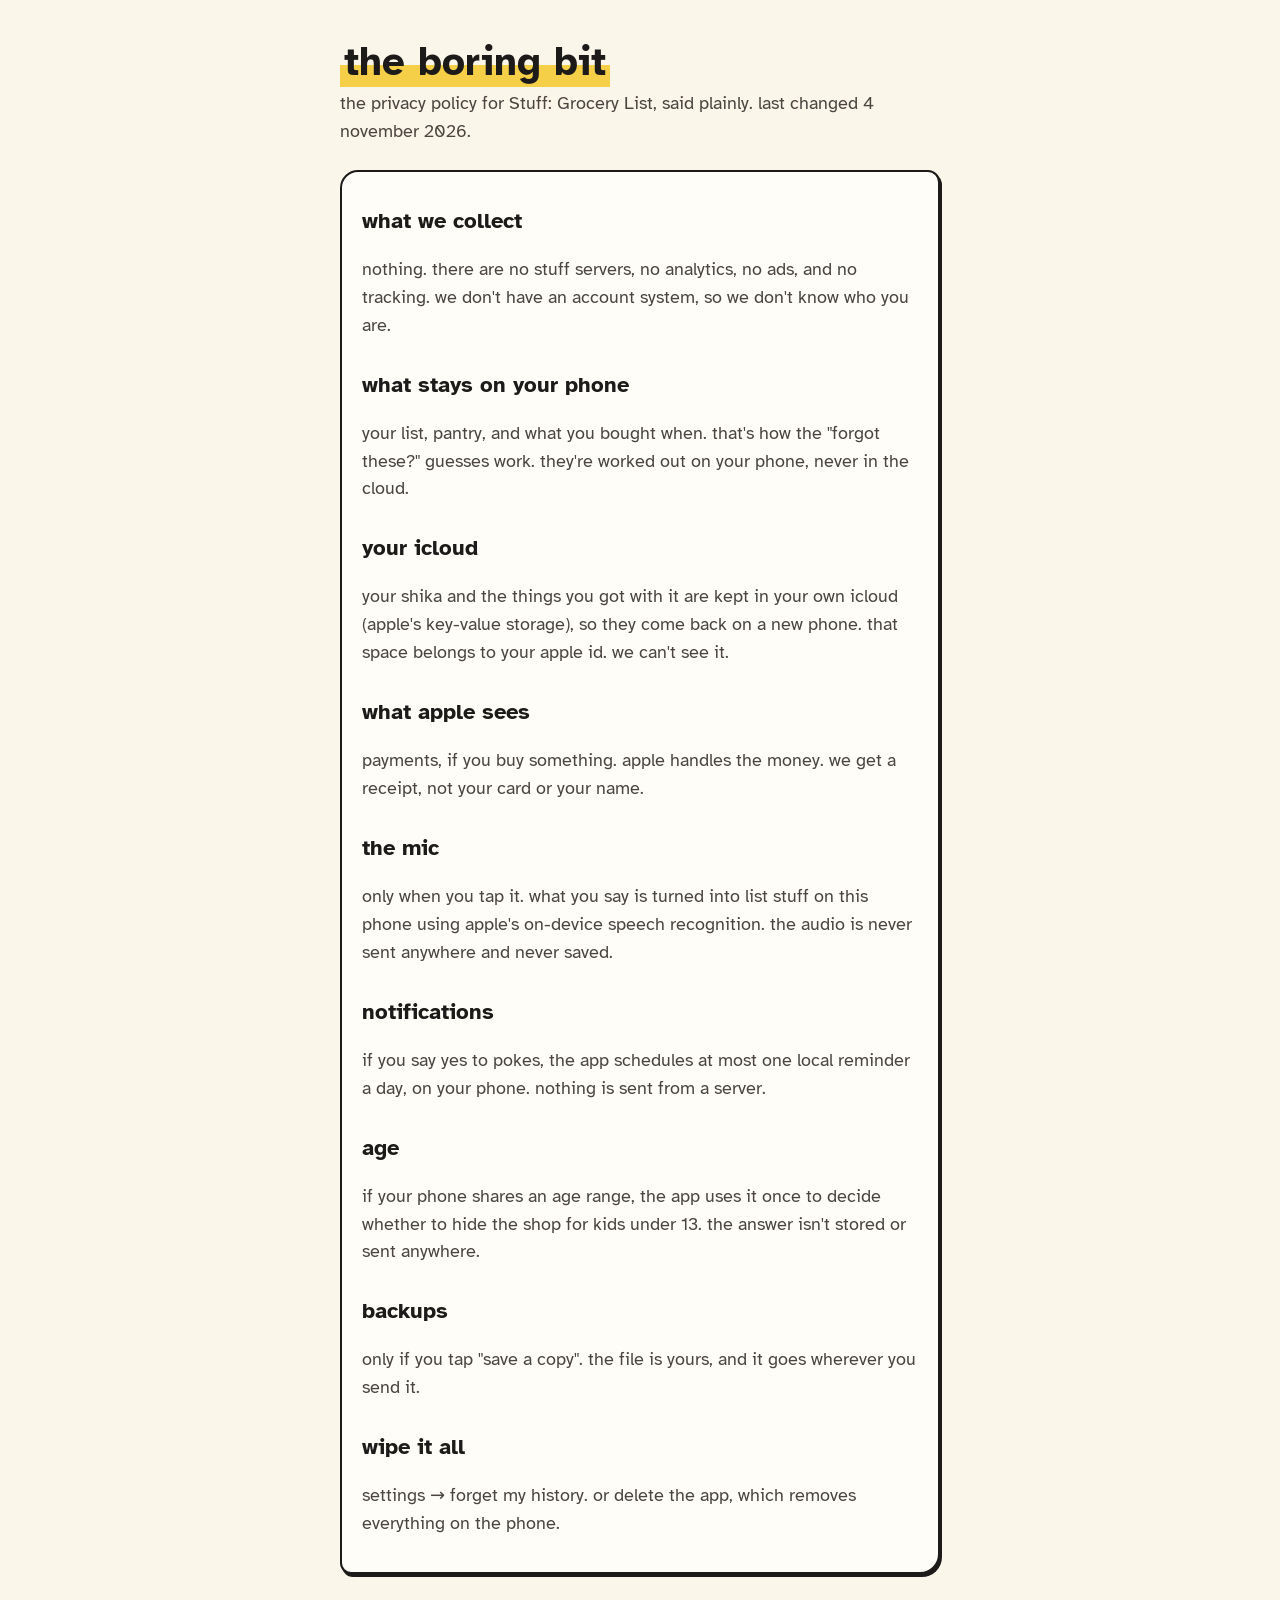
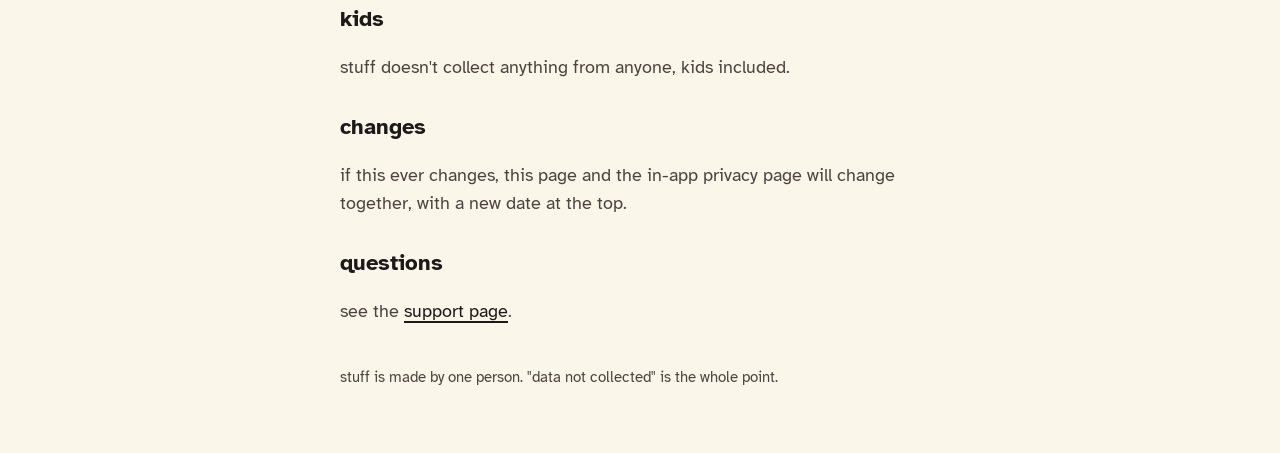
==== privacy.html @ 81b4fbcf "Drop branded tote, add privacy and support pages, fix large text - Remove the market tote (its art s" ====
<!doctype html>
<html lang="en">
<head>
<meta charset="utf-8">
<meta name="viewport" content="width=device-width, initial-scale=1">
<title>Stuff privacy policy</title>
<link rel="stylesheet" href="style.css">
</head>
<body>
<main>
<h1><span>the boring bit</span></h1>
<p class="sub">the privacy policy for Stuff: Grocery List, said plainly. last changed 4 november 2026.</p>

<div class="card">
<h2>what we collect</h2>
<p>nothing. there are no stuff servers, no analytics, no ads, and no tracking. we don't have an account system, so we don't know who you are.</p>

<h2>what stays on your phone</h2>
<p>your list, pantry, and what you bought when. that's how the "forgot these?" guesses work. they're worked out on your phone, never in the cloud.</p>

<h2>your icloud</h2>
<p>your shika and the things you got with it are kept in your own icloud (apple's key-value storage), so they come back on a new phone. that space belongs to your apple id. we can't see it.</p>

<h2>what apple sees</h2>
<p>payments, if you buy something. apple handles the money. we get a receipt, not your card or your name.</p>

<h2>the mic</h2>
<p>only when you tap it. what you say is turned into list stuff on this phone using apple's on-device speech recognition. the audio is never sent anywhere and never saved.</p>

<h2>notifications</h2>
<p>if you say yes to pokes, the app schedules at most one local reminder a day, on your phone. nothing is sent from a server.</p>

<h2>age</h2>
<p>if your phone shares an age range, the app uses it once to decide whether to hide the shop for kids under 13. the answer isn't stored or sent anywhere.</p>

<h2>backups</h2>
<p>only if you tap "save a copy". the file is yours, and it goes wherever you send it.</p>

<h2>wipe it all</h2>
<p>settings → forget my history. or delete the app, which removes everything on the phone.</p>
</div>

<h2>kids</h2>
<p>stuff doesn't collect anything from anyone, kids included.</p>

<h2>changes</h2>
<p>if this ever changes, this page and the in-app privacy page will change together, with a new date at the top.</p>

<h2>questions</h2>
<p>see the <a href="support.html">support page</a>.</p>

<footer>stuff is made by one person. "data not collected" is the whole point.</footer>
</main>
</body>
</html>
---- style.css ----
@font-face { font-family: "Atkinson"; src: url("fonts/AtkinsonHyperlegible-Regular.ttf") format("truetype"); font-weight: 400; font-display: swap; }
@font-face { font-family: "Atkinson"; src: url("fonts/AtkinsonHyperlegible-Bold.ttf") format("truetype"); font-weight: 700; font-display: swap; }

:root { --ink: #1d1b19; --paper: #fbf6ea; --card: #fffdf7; --muted: #4a453f; --yellow: #f4cf47; --blue: #5aa0d8; }

* { box-sizing: border-box; }
body { margin: 0; background: var(--paper); color: var(--ink); font: 18px/1.55 "Atkinson", system-ui, sans-serif; }
main { max-width: 640px; margin: 0 auto; padding: 40px 20px 64px; }
h1 { font-size: 40px; line-height: 1.1; margin: 0 0 6px; }
h1 span { background: linear-gradient(transparent 55%, var(--yellow) 55%); padding: 0 4px; }
h2 { font-size: 22px; margin: 28px 0 4px; }
p, li { color: var(--muted); }
.sub { margin: 0 0 24px; }
.card { background: var(--card); border: 2.6px solid var(--ink); border-radius: 18px 12px 20px 11px; box-shadow: 2px 3px 0 var(--ink); padding: 4px 20px 16px; margin-top: 20px; }
a { color: var(--ink); text-decoration-thickness: 2px; text-underline-offset: 4px; }
nav { display: flex; gap: 20px; margin-top: 36px; }
footer { margin-top: 40px; font-size: 15px; color: var(--muted); }
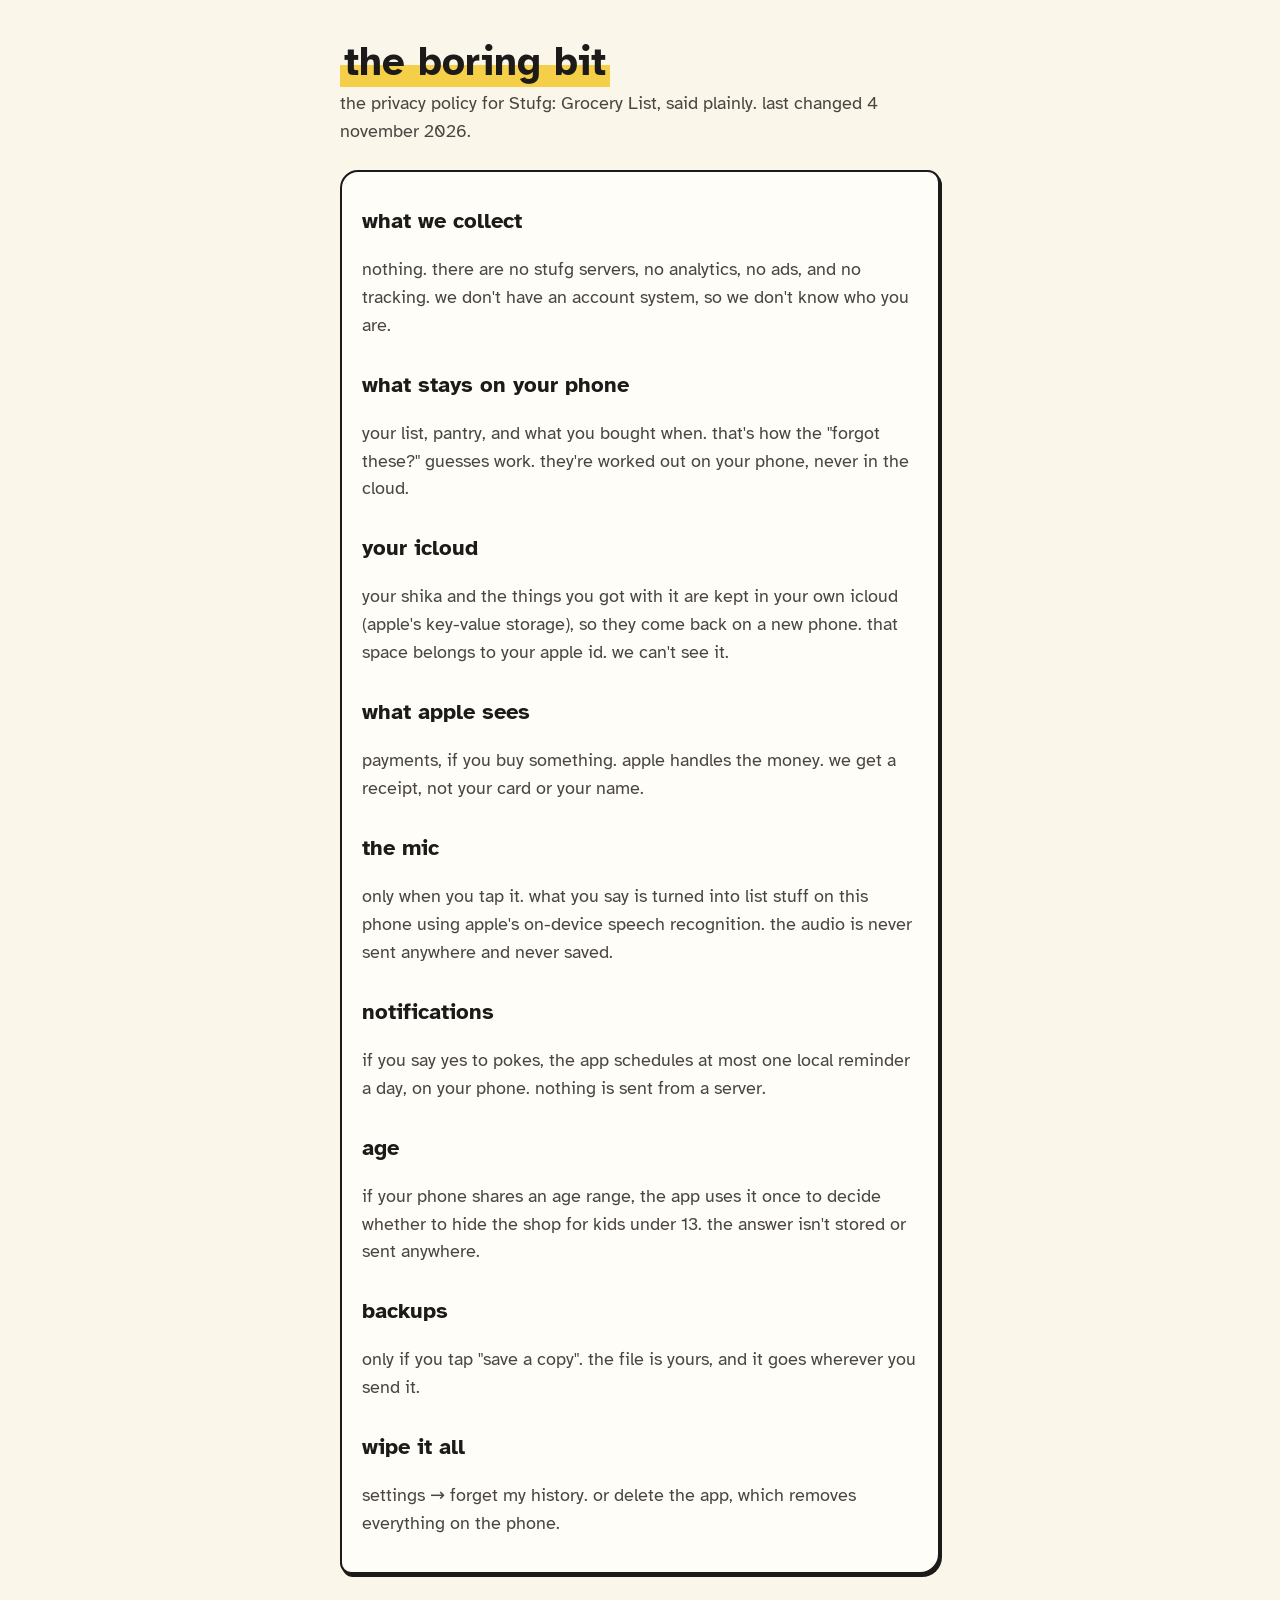
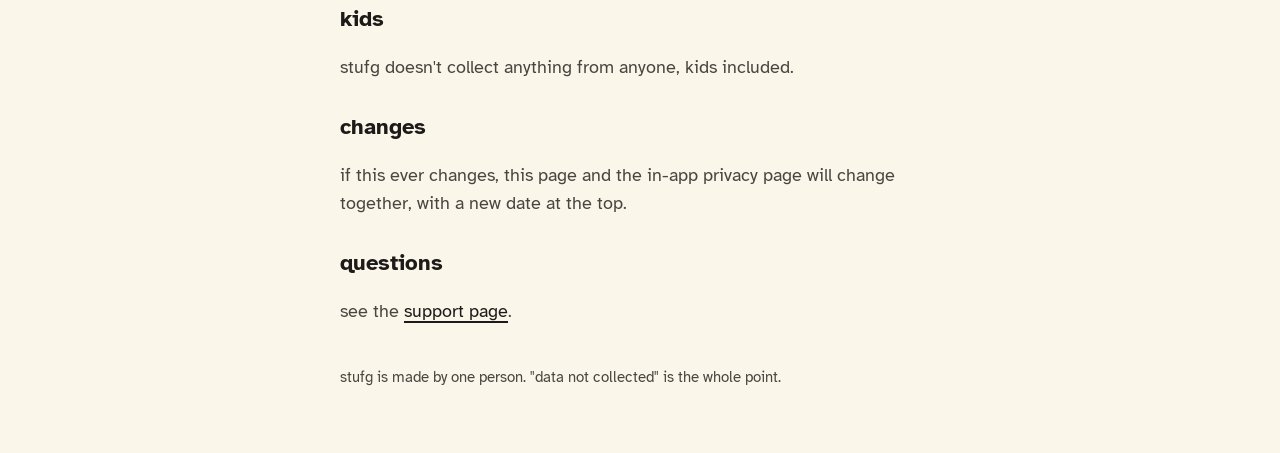
==== commit f17f9c93: "Rename the app to Stufg and add the support email Co-Authored-By: Claude Opus 5.5 <noreply@anthropic" ====
--- a/privacy.html
+++ b/privacy.html
@@ -3,17 +3,17 @@
 <head>
 <meta charset="utf-8">
 <meta name="viewport" content="width=device-width, initial-scale=1">
-<title>Stuff privacy policy</title>
+<title>Stufg privacy policy</title>
 <link rel="stylesheet" href="style.css">
 </head>
 <body>
 <main>
 <h1><span>the boring bit</span></h1>
-<p class="sub">the privacy policy for Stuff: Grocery List, said plainly. last changed 4 november 2026.</p>
+<p class="sub">the privacy policy for Stufg: Grocery List, said plainly. last changed 4 november 2026.</p>
 
 <div class="card">
 <h2>what we collect</h2>
-<p>nothing. there are no stuff servers, no analytics, no ads, and no tracking. we don't have an account system, so we don't know who you are.</p>
+<p>nothing. there are no stufg servers, no analytics, no ads, and no tracking. we don't have an account system, so we don't know who you are.</p>
 
 <h2>what stays on your phone</h2>
 <p>your list, pantry, and what you bought when. that's how the "forgot these?" guesses work. they're worked out on your phone, never in the cloud.</p>
@@ -41,7 +41,7 @@
 </div>
 
 <h2>kids</h2>
-<p>stuff doesn't collect anything from anyone, kids included.</p>
+<p>stufg doesn't collect anything from anyone, kids included.</p>
 
 <h2>changes</h2>
 <p>if this ever changes, this page and the in-app privacy page will change together, with a new date at the top.</p>
@@ -49,7 +49,7 @@
 <h2>questions</h2>
 <p>see the <a href="support.html">support page</a>.</p>
 
-<footer>stuff is made by one person. "data not collected" is the whole point.</footer>
+<footer>stufg is made by one person. "data not collected" is the whole point.</footer>
 </main>
 </body>
 </html>
